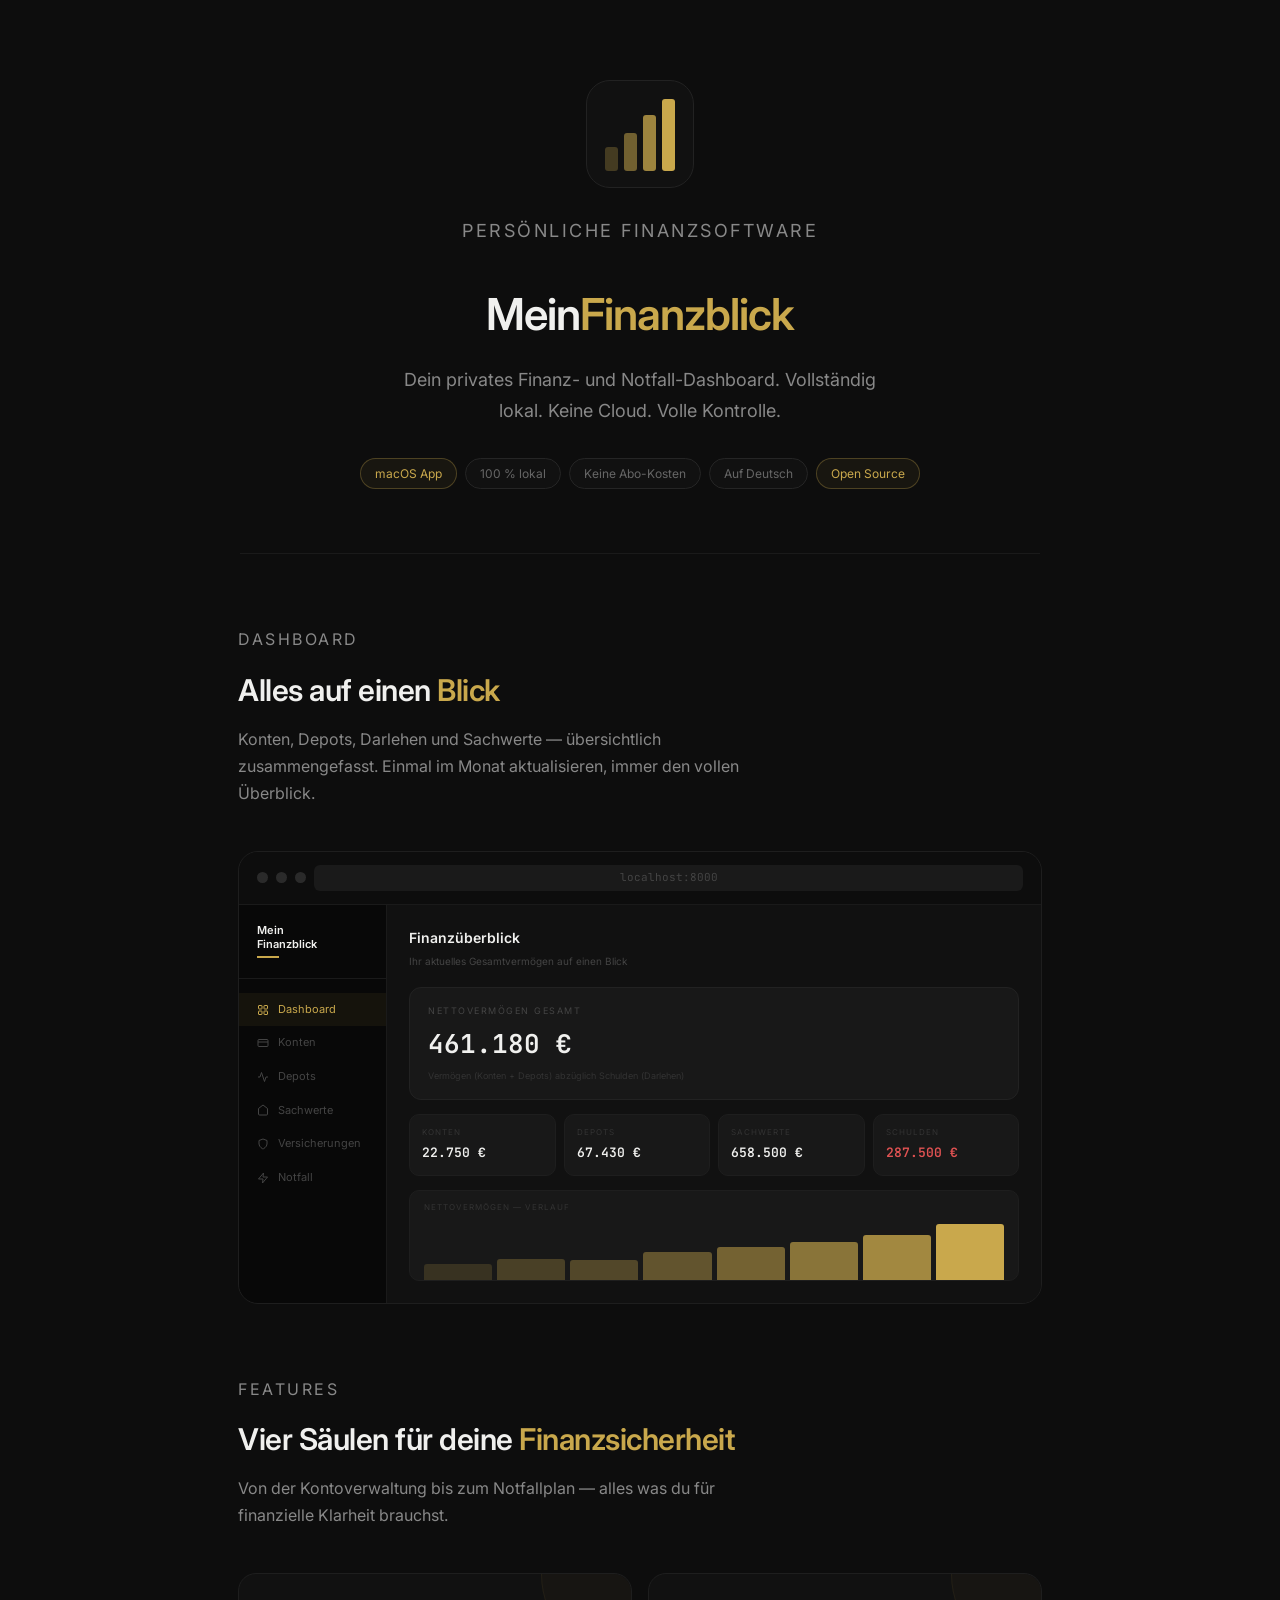
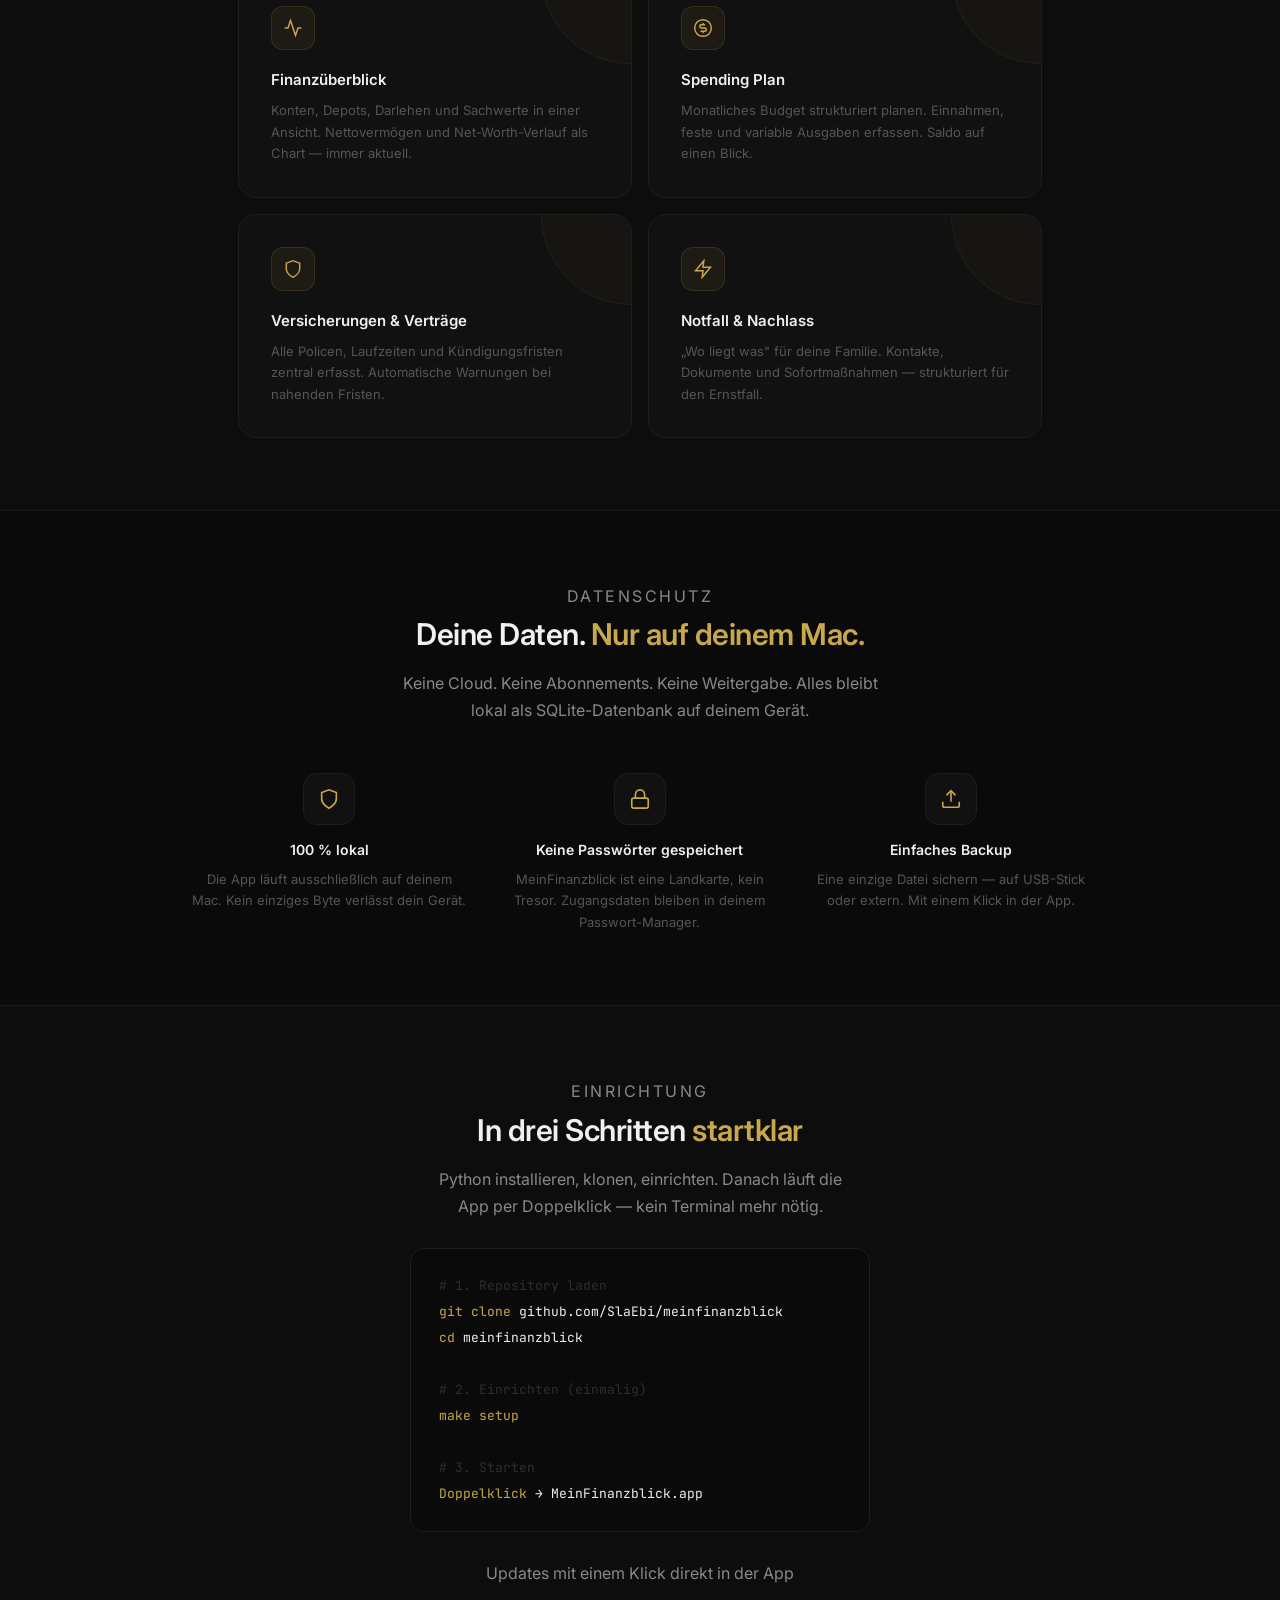
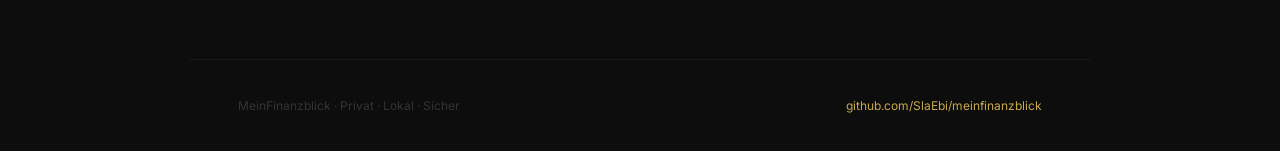
==== docs/index.html @ d589efa1 "Update via MeinFinanzblick" ====
<!DOCTYPE html>
<html lang="de">
<head>
  <meta charset="UTF-8">
  <meta name="viewport" content="width=device-width, initial-scale=1.0">
  <title>MeinFinanzblick — Privates Finanz-Dashboard</title>
  <link rel="preconnect" href="https://fonts.googleapis.com">
  <link rel="preconnect" href="https://fonts.gstatic.com" crossorigin>
  <link href="https://fonts.googleapis.com/css2?family=Inter:wght@400;500;600&family=JetBrains+Mono:wght@400;500&display=swap" rel="stylesheet">
  <style>
    *, *::before, *::after { box-sizing: border-box; margin: 0; padding: 0; }

    body {
      font-family: 'Inter', system-ui, sans-serif;
      background: #0D0D0D;
      color: #F0F0EE;
      line-height: 1.6;
    }

    .gold { color: #C9A84C; }
    .muted { color: #666; }
    .mono { font-family: 'JetBrains Mono', monospace; }

    /* ── Hero ── */
    .hero {
      padding: 80px 48px 64px;
      text-align: center;
      border-bottom: 1px solid #1A1A1A;
      max-width: 800px;
      margin: 0 auto;
    }

    .app-icon {
      width: 108px;
      height: 108px;
      border-radius: 24px;
      background: #111;
      display: inline-flex;
      align-items: flex-end;
      justify-content: center;
      gap: 6px;
      padding: 20px 18px 16px;
      margin-bottom: 28px;
      border: 1px solid #222;
    }

    .app-icon .bar { border-radius: 3px; background: #C9A84C; }

    .hero-tag {
      font-size: 11px;
      letter-spacing: 2.5px;
      text-transform: uppercase;
      color: #C9A84C;
      margin-bottom: 14px;
    }

    .hero h1 {
      font-size: 44px;
      font-weight: 600;
      letter-spacing: -1px;
      margin-bottom: 16px;
    }

    .hero > p {
      font-size: 18px;
      color: #888;
      max-width: 480px;
      margin: 0 auto 32px;
      line-height: 1.7;
    }

    .badges {
      display: flex;
      gap: 8px;
      justify-content: center;
      flex-wrap: wrap;
    }

    .badge {
      font-size: 12px;
      padding: 5px 14px;
      border-radius: 20px;
      border: 1px solid #252525;
      color: #666;
      background: #111;
    }

    .badge.gold-b {
      border-color: rgba(201,168,76,0.3);
      color: #C9A84C;
      background: rgba(201,168,76,0.06);
    }

    /* ── Sections ── */
    .section {
      padding: 72px 48px;
      max-width: 900px;
      margin: 0 auto;
    }

    .section-label {
      font-size: 11px;
      letter-spacing: 2.5px;
      color: #C9A84C;
      text-transform: uppercase;
      margin-bottom: 12px;
    }

    .section h2 {
      font-size: 30px;
      font-weight: 600;
      margin-bottom: 12px;
      letter-spacing: -0.5px;
    }

    .section > p {
      font-size: 16px;
      color: #888;
      line-height: 1.7;
      max-width: 540px;
    }

    /* ── Screenshot ── */
    .screen-wrap {
      background: #111;
      border: 1px solid #1E1E1E;
      border-radius: 20px;
      overflow: hidden;
      margin-top: 44px;
    }

    .screen-bar {
      background: #0D0D0D;
      padding: 13px 18px;
      display: flex;
      align-items: center;
      gap: 8px;
      border-bottom: 1px solid #1A1A1A;
    }

    .screen-dot { width: 11px; height: 11px; border-radius: 50%; background: #2A2A2A; }
    .screen-url {
      flex: 1;
      background: #1A1A1A;
      border-radius: 6px;
      padding: 4px 14px;
      font-size: 11px;
      color: #444;
      text-align: center;
      font-family: 'JetBrains Mono', monospace;
    }

    .screen-inner { display: flex; min-height: 300px; }

    .screen-sidebar {
      width: 148px;
      background: #080808;
      border-right: 1px solid #1A1A1A;
      padding: 18px 0;
      flex-shrink: 0;
    }

    .sb-brand {
      padding: 0 18px 20px;
      border-bottom: 1px solid #1A1A1A;
      margin-bottom: 14px;
    }

    .sb-brand-name { font-size: 11px; font-weight: 600; color: #F0F0EE; line-height: 1.3; }
    .sb-brand-line { width: 22px; height: 1.5px; background: #C9A84C; margin-top: 5px; }

    .sb-item {
      display: flex;
      align-items: center;
      gap: 9px;
      padding: 8px 18px;
      font-size: 11px;
      color: #444;
    }

    .sb-item.active { color: #C9A84C; background: rgba(201,168,76,0.07); }
    .sb-item svg { width: 12px; height: 12px; flex-shrink: 0; }

    .screen-main { flex: 1; padding: 22px; background: #111; }
    .sm-header { font-size: 14px; font-weight: 600; margin-bottom: 4px; }
    .sm-sub { font-size: 10px; color: #444; margin-bottom: 18px; }

    .nw-card {
      background: #181818;
      border: 1px solid #222;
      border-radius: 12px;
      padding: 16px 18px;
      margin-bottom: 14px;
    }

    .nw-label { font-size: 9px; letter-spacing: 1.5px; color: #444; text-transform: uppercase; margin-bottom: 5px; }
    .nw-value { font-size: 26px; font-weight: 600; font-family: 'JetBrains Mono', monospace; }
    .nw-sub { font-size: 9px; color: #333; margin-top: 4px; }

    .stat-row { display: grid; grid-template-columns: 1fr 1fr 1fr 1fr; gap: 8px; margin-bottom: 14px; }

    .stat-card {
      background: #181818;
      border: 1px solid #1E1E1E;
      border-radius: 10px;
      padding: 11px 12px;
    }

    .stat-label { font-size: 8px; letter-spacing: 1px; color: #333; text-transform: uppercase; margin-bottom: 4px; }
    .stat-value { font-size: 13px; font-weight: 600; font-family: 'JetBrains Mono', monospace; }
    .stat-value.red { color: #E05252; }

    .mini-chart {
      background: #181818;
      border: 1px solid #1E1E1E;
      border-radius: 10px;
      padding: 10px 14px 0;
    }

    .mini-chart-label { font-size: 8px; color: #333; text-transform: uppercase; letter-spacing: 1px; margin-bottom: 10px; }
    .mini-chart-bars { height: 56px; display: flex; align-items: flex-end; gap: 5px; padding-bottom: 0; }
    .mc-bar { border-radius: 3px 3px 0 0; flex: 1; background: #C9A84C; }

    /* ── Features ── */
    .features-grid {
      display: grid;
      grid-template-columns: 1fr 1fr;
      gap: 16px;
      margin-top: 44px;
    }

    .feat {
      background: #111;
      border: 1px solid #1E1E1E;
      border-radius: 18px;
      padding: 32px;
      position: relative;
      overflow: hidden;
    }

    .feat-accent {
      position: absolute;
      top: 0; right: 0;
      width: 90px; height: 90px;
      border-radius: 0 18px 0 90px;
      background: rgba(201,168,76,0.03);
      border-left: 1px solid rgba(201,168,76,0.07);
      border-bottom: 1px solid rgba(201,168,76,0.07);
    }

    .feat-icon {
      width: 44px; height: 44px;
      border-radius: 12px;
      display: flex;
      align-items: center;
      justify-content: center;
      margin-bottom: 18px;
      background: rgba(201,168,76,0.07);
      border: 1px solid rgba(201,168,76,0.14);
    }

    .feat h3 { font-size: 15px; font-weight: 600; margin-bottom: 8px; }
    .feat p { font-size: 13px; color: #555; line-height: 1.65; }

    /* ── Privacy ── */
    .privacy-section {
      background: #0A0A0A;
      border-top: 1px solid #1A1A1A;
      border-bottom: 1px solid #1A1A1A;
      padding: 72px 48px;
    }

    .privacy-inner { max-width: 900px; margin: 0 auto; }
    .privacy-header { text-align: center; margin-bottom: 48px; }
    .privacy-header h2 { font-size: 30px; font-weight: 600; letter-spacing: -0.5px; margin-bottom: 12px; }
    .privacy-header p { font-size: 16px; color: #888; max-width: 480px; margin: 0 auto; line-height: 1.7; }

    .privacy-grid { display: grid; grid-template-columns: 1fr 1fr 1fr; gap: 32px; }

    .priv-item { text-align: center; }

    .priv-icon {
      width: 52px; height: 52px;
      border-radius: 14px;
      background: #111;
      border: 1px solid #1E1E1E;
      display: flex;
      align-items: center;
      justify-content: center;
      margin: 0 auto 14px;
    }

    .priv-item h4 { font-size: 14px; font-weight: 600; margin-bottom: 8px; }
    .priv-item p { font-size: 13px; color: #555; line-height: 1.65; }

    /* ── Setup ── */
    .setup-section {
      padding: 72px 48px;
      text-align: center;
      max-width: 700px;
      margin: 0 auto;
    }

    .setup-section h2 { font-size: 30px; font-weight: 600; letter-spacing: -0.5px; margin-bottom: 12px; }
    .setup-section > p { font-size: 16px; color: #888; max-width: 420px; margin: 0 auto 0; line-height: 1.7; }

    .code-block {
      background: #0A0A0A;
      border: 1px solid #1E1E1E;
      border-radius: 14px;
      padding: 24px 28px;
      text-align: left;
      max-width: 460px;
      margin: 28px auto;
      font-family: 'JetBrains Mono', monospace;
      font-size: 13px;
      line-height: 2;
    }

    .code-block .cmd { color: #C9A84C; }
    .code-block .comment { color: #2E2E2E; }

    .setup-note { font-size: 13px; color: #333; margin-top: 16px; }

    /* ── Footer ── */
    footer {
      padding: 36px 48px;
      border-top: 1px solid #1A1A1A;
      display: flex;
      justify-content: space-between;
      align-items: center;
      max-width: 900px;
      margin: 0 auto;
    }

    footer p { font-size: 12px; color: #333; }
    footer a { color: #C9A84C; text-decoration: none; font-size: 12px; }

    @media (max-width: 680px) {
      .hero { padding: 56px 24px 48px; }
      .hero h1 { font-size: 32px; }
      .section { padding: 56px 24px; }
      .features-grid { grid-template-columns: 1fr; }
      .privacy-grid { grid-template-columns: 1fr; gap: 28px; }
      .stat-row { grid-template-columns: 1fr 1fr; }
      .privacy-section { padding: 56px 24px; }
      .setup-section { padding: 56px 24px; }
      footer { padding: 28px 24px; flex-direction: column; gap: 12px; text-align: center; }
    }
  </style>
</head>
<body>

<!-- ── Hero ── -->
<section class="hero">
  <div class="app-icon">
    <div class="bar" style="width:16px;height:24px;opacity:0.28"></div>
    <div class="bar" style="width:16px;height:38px;opacity:0.52"></div>
    <div class="bar" style="width:16px;height:56px;opacity:0.76"></div>
    <div class="bar" style="width:16px;height:72px"></div>
  </div>
  <p class="hero-tag">Persönliche Finanzsoftware</p>
  <h1>Mein<span class="gold">Finanzblick</span></h1>
  <p>Dein privates Finanz- und Notfall-Dashboard. Vollständig lokal. Keine Cloud. Volle Kontrolle.</p>
  <div class="badges">
    <span class="badge gold-b">macOS App</span>
    <span class="badge">100 % lokal</span>
    <span class="badge">Keine Abo-Kosten</span>
    <span class="badge">Auf Deutsch</span>
    <span class="badge gold-b">Open Source</span>
  </div>
</section>

<!-- ── Dashboard Screenshot ── -->
<div class="section">
  <p class="section-label">Dashboard</p>
  <h2>Alles auf einen <span class="gold">Blick</span></h2>
  <p>Konten, Depots, Darlehen und Sachwerte — übersichtlich zusammengefasst. Einmal im Monat aktualisieren, immer den vollen Überblick.</p>

  <div class="screen-wrap">
    <div class="screen-bar">
      <div class="screen-dot"></div>
      <div class="screen-dot"></div>
      <div class="screen-dot"></div>
      <div class="screen-url">localhost:8000</div>
    </div>
    <div class="screen-inner">
      <div class="screen-sidebar">
        <div class="sb-brand">
          <div class="sb-brand-name">Mein<br>Finanzblick</div>
          <div class="sb-brand-line"></div>
        </div>
        <div class="sb-item active">
          <svg viewBox="0 0 24 24" fill="none" stroke="currentColor" stroke-width="2"><rect x="3" y="3" width="7" height="7" rx="1"/><rect x="14" y="3" width="7" height="7" rx="1"/><rect x="3" y="14" width="7" height="7" rx="1"/><rect x="14" y="14" width="7" height="7" rx="1"/></svg>
          Dashboard
        </div>
        <div class="sb-item">
          <svg viewBox="0 0 24 24" fill="none" stroke="currentColor" stroke-width="2"><rect x="2" y="5" width="20" height="14" rx="2"/><path d="M2 10h20"/></svg>
          Konten
        </div>
        <div class="sb-item">
          <svg viewBox="0 0 24 24" fill="none" stroke="currentColor" stroke-width="2"><polyline points="22 12 18 12 15 21 9 3 6 12 2 12"/></svg>
          Depots
        </div>
        <div class="sb-item">
          <svg viewBox="0 0 24 24" fill="none" stroke="currentColor" stroke-width="2"><path d="M3 9l9-7 9 7v11a2 2 0 01-2 2H5a2 2 0 01-2-2z"/></svg>
          Sachwerte
        </div>
        <div class="sb-item">
          <svg viewBox="0 0 24 24" fill="none" stroke="currentColor" stroke-width="2"><path d="M12 22s8-4 8-10V5l-8-3-8 3v7c0 6 8 10 8 10z"/></svg>
          Versicherungen
        </div>
        <div class="sb-item">
          <svg viewBox="0 0 24 24" fill="none" stroke="currentColor" stroke-width="2"><polygon points="13 2 3 14 12 14 11 22 21 10 12 10 13 2"/></svg>
          Notfall
        </div>
      </div>
      <div class="screen-main">
        <div class="sm-header">Finanzüberblick</div>
        <div class="sm-sub">Ihr aktuelles Gesamtvermögen auf einen Blick</div>
        <div class="nw-card">
          <div class="nw-label">Nettovermögen gesamt</div>
          <div class="nw-value">461.180 €</div>
          <div class="nw-sub">Vermögen (Konten + Depots) abzüglich Schulden (Darlehen)</div>
        </div>
        <div class="stat-row">
          <div class="stat-card"><div class="stat-label">Konten</div><div class="stat-value">22.750 €</div></div>
          <div class="stat-card"><div class="stat-label">Depots</div><div class="stat-value">67.430 €</div></div>
          <div class="stat-card"><div class="stat-label">Sachwerte</div><div class="stat-value">658.500 €</div></div>
          <div class="stat-card"><div class="stat-label">Schulden</div><div class="stat-value red">287.500 €</div></div>
        </div>
        <div class="mini-chart">
          <div class="mini-chart-label">Nettovermögen — Verlauf</div>
          <div class="mini-chart-bars">
            <div class="mc-bar" style="height:28%;opacity:0.18"></div>
            <div class="mc-bar" style="height:38%;opacity:0.28"></div>
            <div class="mc-bar" style="height:35%;opacity:0.33"></div>
            <div class="mc-bar" style="height:50%;opacity:0.42"></div>
            <div class="mc-bar" style="height:58%;opacity:0.52"></div>
            <div class="mc-bar" style="height:68%;opacity:0.64"></div>
            <div class="mc-bar" style="height:80%;opacity:0.78"></div>
            <div class="mc-bar" style="height:100%;opacity:1"></div>
          </div>
        </div>
      </div>
    </div>
  </div>
</div>

<!-- ── Features ── -->
<div class="section" style="padding-top:0">
  <p class="section-label">Features</p>
  <h2>Vier Säulen für deine <span class="gold">Finanzsicherheit</span></h2>
  <p>Von der Kontoverwaltung bis zum Notfallplan — alles was du für finanzielle Klarheit brauchst.</p>

  <div class="features-grid">
    <div class="feat">
      <div class="feat-accent"></div>
      <div class="feat-icon">
        <svg width="20" height="20" viewBox="0 0 24 24" fill="none" stroke="#C9A84C" stroke-width="1.75"><polyline points="22 12 18 12 15 21 9 3 6 12 2 12"/></svg>
      </div>
      <h3>Finanzüberblick</h3>
      <p>Konten, Depots, Darlehen und Sachwerte in einer Ansicht. Nettovermögen und Net-Worth-Verlauf als Chart — immer aktuell.</p>
    </div>
    <div class="feat">
      <div class="feat-accent"></div>
      <div class="feat-icon">
        <svg width="20" height="20" viewBox="0 0 24 24" fill="none" stroke="#C9A84C" stroke-width="1.75"><path d="M12 2C6.48 2 2 6.48 2 12s4.48 10 10 10 10-4.48 10-10S17.52 2 12 2z"/><path d="M14.5 8H10a2 2 0 000 4h4a2 2 0 010 4H9M12 6v2M12 16v2"/></svg>
      </div>
      <h3>Spending Plan</h3>
      <p>Monatliches Budget strukturiert planen. Einnahmen, feste und variable Ausgaben erfassen. Saldo auf einen Blick.</p>
    </div>
    <div class="feat">
      <div class="feat-accent"></div>
      <div class="feat-icon">
        <svg width="20" height="20" viewBox="0 0 24 24" fill="none" stroke="#C9A84C" stroke-width="1.75"><path d="M12 22s8-4 8-10V5l-8-3-8 3v7c0 6 8 10 8 10z"/></svg>
      </div>
      <h3>Versicherungen & Verträge</h3>
      <p>Alle Policen, Laufzeiten und Kündigungsfristen zentral erfasst. Automatische Warnungen bei nahenden Fristen.</p>
    </div>
    <div class="feat">
      <div class="feat-accent"></div>
      <div class="feat-icon">
        <svg width="20" height="20" viewBox="0 0 24 24" fill="none" stroke="#C9A84C" stroke-width="1.75"><polygon points="13 2 3 14 12 14 11 22 21 10 12 10 13 2"/></svg>
      </div>
      <h3>Notfall & Nachlass</h3>
      <p>„Wo liegt was" für deine Familie. Kontakte, Dokumente und Sofortmaßnahmen — strukturiert für den Ernstfall.</p>
    </div>
  </div>
</div>

<!-- ── Privacy ── -->
<section class="privacy-section">
  <div class="privacy-inner">
    <div class="privacy-header">
      <p class="section-label" style="text-align:center">Datenschutz</p>
      <h2>Deine Daten. <span class="gold">Nur auf deinem Mac.</span></h2>
      <p>Keine Cloud. Keine Abonnements. Keine Weitergabe. Alles bleibt lokal als SQLite-Datenbank auf deinem Gerät.</p>
    </div>
    <div class="privacy-grid">
      <div class="priv-item">
        <div class="priv-icon">
          <svg width="22" height="22" viewBox="0 0 24 24" fill="none" stroke="#C9A84C" stroke-width="1.75"><path d="M12 22s8-4 8-10V5l-8-3-8 3v7c0 6 8 10 8 10z"/></svg>
        </div>
        <h4>100 % lokal</h4>
        <p>Die App läuft ausschließlich auf deinem Mac. Kein einziges Byte verlässt dein Gerät.</p>
      </div>
      <div class="priv-item">
        <div class="priv-icon">
          <svg width="22" height="22" viewBox="0 0 24 24" fill="none" stroke="#C9A84C" stroke-width="1.75"><rect x="3" y="11" width="18" height="11" rx="2"/><path d="M7 11V7a5 5 0 0110 0v4"/></svg>
        </div>
        <h4>Keine Passwörter gespeichert</h4>
        <p>MeinFinanzblick ist eine Landkarte, kein Tresor. Zugangsdaten bleiben in deinem Passwort-Manager.</p>
      </div>
      <div class="priv-item">
        <div class="priv-icon">
          <svg width="22" height="22" viewBox="0 0 24 24" fill="none" stroke="#C9A84C" stroke-width="1.75"><path d="M21 15v4a2 2 0 01-2 2H5a2 2 0 01-2-2v-4"/><polyline points="17 8 12 3 7 8"/><line x1="12" y1="3" x2="12" y2="15"/></svg>
        </div>
        <h4>Einfaches Backup</h4>
        <p>Eine einzige Datei sichern — auf USB-Stick oder extern. Mit einem Klick in der App.</p>
      </div>
    </div>
  </div>
</section>

<!-- ── Setup ── -->
<section class="setup-section">
  <p class="section-label">Einrichtung</p>
  <h2>In drei Schritten <span class="gold">startklar</span></h2>
  <p>Python installieren, klonen, einrichten. Danach läuft die App per Doppelklick — kein Terminal mehr nötig.</p>
  <div class="code-block">
    <span class="comment"># 1. Repository laden</span><br>
    <span class="cmd">git clone</span> github.com/SlaEbi/meinfinanzblick<br>
    <span class="cmd">cd</span> meinfinanzblick<br>
    <br>
    <span class="comment"># 2. Einrichten (einmalig)</span><br>
    <span class="cmd">make setup</span><br>
    <br>
    <span class="comment"># 3. Starten</span><br>
    <span class="cmd">Doppelklick</span> → MeinFinanzblick.app
  </div>
  <p class="setup-note">Updates mit einem Klick direkt in der App</p>
</section>

<!-- ── Footer ── -->
<footer>
  <p>MeinFinanzblick · Privat · Lokal · Sicher</p>
  <a href="https://github.com/SlaEbi/meinfinanzblick">github.com/SlaEbi/meinfinanzblick</a>
</footer>

</body>
</html>
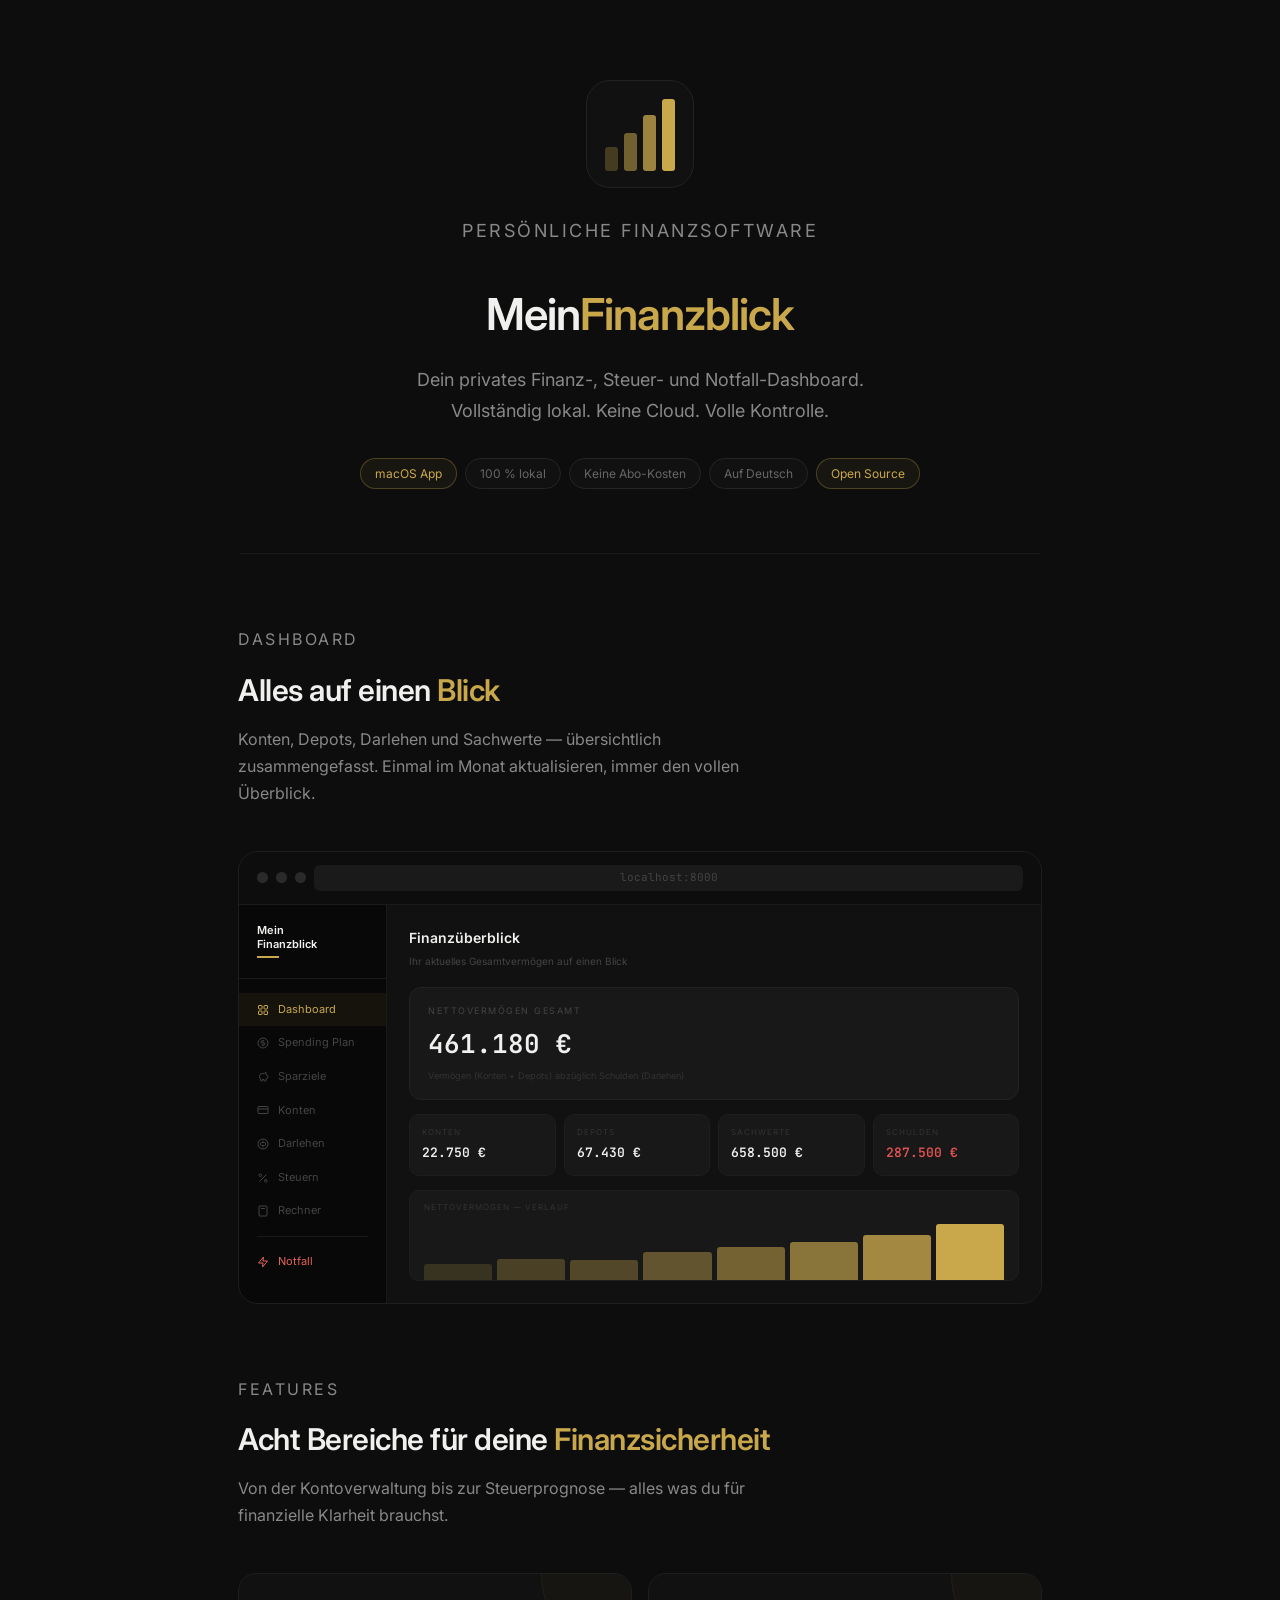
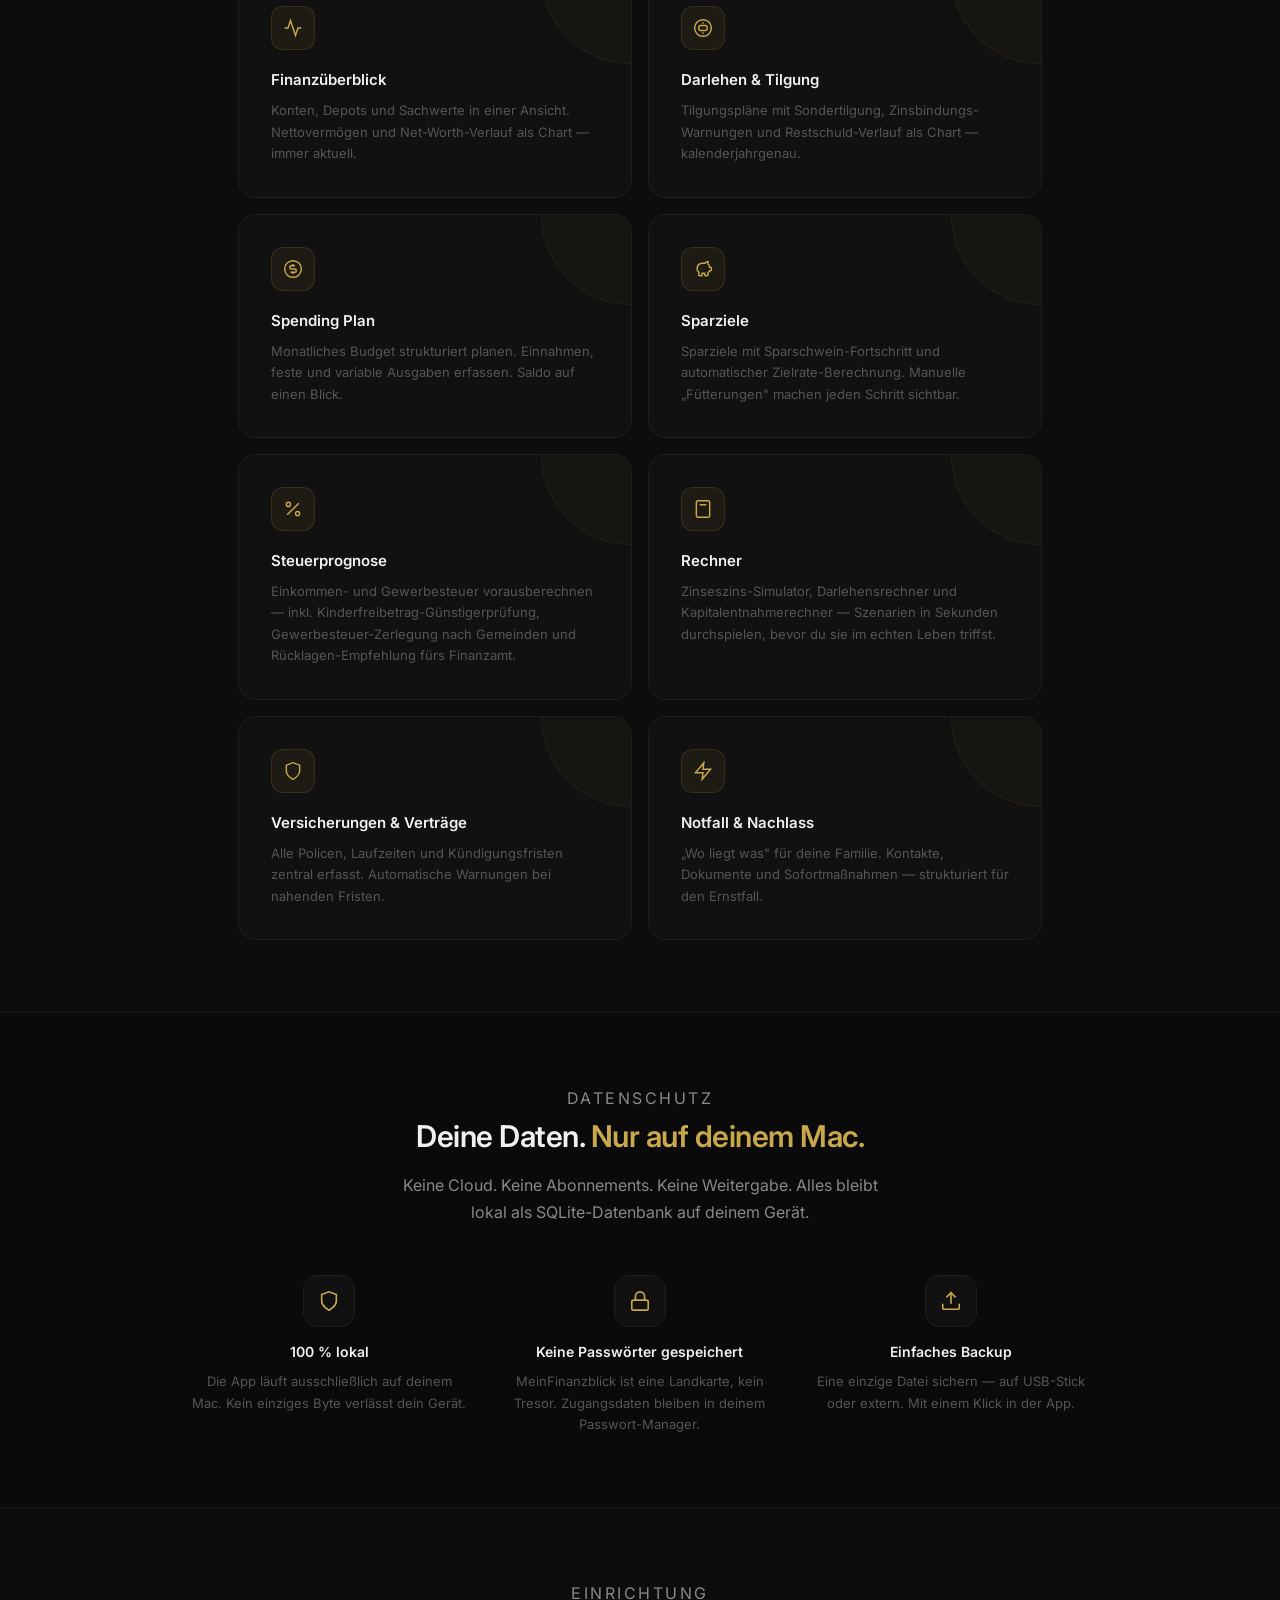
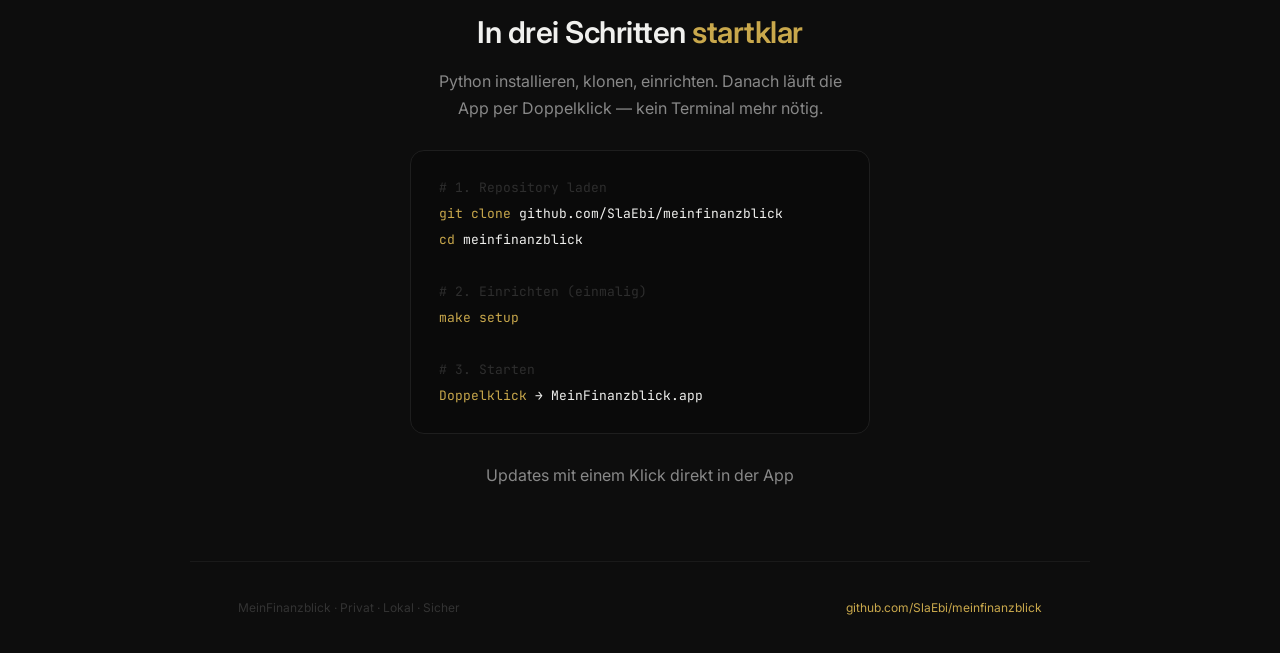
==== commit 55538eec: "Update via MeinFinanzblick" ====
--- a/docs/index.html
+++ b/docs/index.html
@@ -180,6 +180,8 @@
 
     .sb-item.active { color: #C9A84C; background: rgba(201,168,76,0.07); }
     .sb-item svg { width: 12px; height: 12px; flex-shrink: 0; }
+    .sb-divider { height: 1px; background: #1A1A1A; margin: 8px 18px; }
+    .sb-item.notfall { color: #E2645A; }
 
     .screen-main { flex: 1; padding: 22px; background: #111; }
     .sm-header { font-size: 14px; font-weight: 600; margin-bottom: 4px; }
@@ -361,7 +363,7 @@
   </div>
   <p class="hero-tag">Persönliche Finanzsoftware</p>
   <h1>Mein<span class="gold">Finanzblick</span></h1>
-  <p>Dein privates Finanz- und Notfall-Dashboard. Vollständig lokal. Keine Cloud. Volle Kontrolle.</p>
+  <p>Dein privates Finanz-, Steuer- und Notfall-Dashboard. Vollständig lokal. Keine Cloud. Volle Kontrolle.</p>
   <div class="badges">
     <span class="badge gold-b">macOS App</span>
     <span class="badge">100 % lokal</span>
@@ -395,22 +397,31 @@
           Dashboard
         </div>
         <div class="sb-item">
+          <svg viewBox="0 0 24 24" fill="none" stroke="currentColor" stroke-width="2"><path d="M12 2C6.48 2 2 6.48 2 12s4.48 10 10 10 10-4.48 10-10S17.52 2 12 2z"/><path d="M14.5 8H10a2 2 0 000 4h4a2 2 0 010 4H9M12 6v2M12 16v2"/></svg>
+          Spending Plan
+        </div>
+        <div class="sb-item">
+          <svg viewBox="0 0 24 24" fill="none" stroke="currentColor" stroke-width="2"><path d="M11 17h3v2a1 1 0 0 0 1 1h2a1 1 0 0 0 1-1v-3a3.16 3.16 0 0 0 2-2h1a1 1 0 0 0 1-1v-2a1 1 0 0 0-1-1h-1a5 5 0 0 0-2-4V3a4 4 0 0 0-3.2 1.6l-.3.4H11a6 6 0 0 0-6 6v1a5 5 0 0 0 2 4v3a1 1 0 0 0 1 1h2a1 1 0 0 0 1-1z"/><path d="M16 10h.01"/></svg>
+          Sparziele
+        </div>
+        <div class="sb-item">
           <svg viewBox="0 0 24 24" fill="none" stroke="currentColor" stroke-width="2"><rect x="2" y="5" width="20" height="14" rx="2"/><path d="M2 10h20"/></svg>
           Konten
         </div>
         <div class="sb-item">
-          <svg viewBox="0 0 24 24" fill="none" stroke="currentColor" stroke-width="2"><polyline points="22 12 18 12 15 21 9 3 6 12 2 12"/></svg>
-          Depots
+          <svg viewBox="0 0 24 24" fill="none" stroke="currentColor" stroke-width="2"><path d="M12 2C6.48 2 2 6.48 2 12s4.48 10 10 10 10-4.48 10-10S17.52 2 12 2z"/><path d="M15 9H9a2 2 0 00-2 2v2a2 2 0 002 2h6a2 2 0 002-2v-2a2 2 0 00-2-2z"/><path d="M12 17v2M12 5v2"/></svg>
+          Darlehen
         </div>
         <div class="sb-item">
-          <svg viewBox="0 0 24 24" fill="none" stroke="currentColor" stroke-width="2"><path d="M3 9l9-7 9 7v11a2 2 0 01-2 2H5a2 2 0 01-2-2z"/></svg>
-          Sachwerte
+          <svg viewBox="0 0 24 24" fill="none" stroke="currentColor" stroke-width="2"><line x1="19" y1="5" x2="5" y2="19"/><circle cx="6.5" cy="6.5" r="2.5"/><circle cx="17.5" cy="17.5" r="2.5"/></svg>
+          Steuern
         </div>
         <div class="sb-item">
-          <svg viewBox="0 0 24 24" fill="none" stroke="currentColor" stroke-width="2"><path d="M12 22s8-4 8-10V5l-8-3-8 3v7c0 6 8 10 8 10z"/></svg>
-          Versicherungen
-        </div>
-        <div class="sb-item">
+          <svg viewBox="0 0 24 24" fill="none" stroke="currentColor" stroke-width="2"><rect x="4" y="2" width="16" height="20" rx="2"/><line x1="8" y1="7" x2="16" y2="7"/><line x1="8" y1="11" x2="8.01" y2="11"/><line x1="12" y1="11" x2="12.01" y2="11"/><line x1="16" y1="11" x2="16.01" y2="11"/></svg>
+          Rechner
+        </div>
+        <div class="sb-divider"></div>
+        <div class="sb-item notfall">
           <svg viewBox="0 0 24 24" fill="none" stroke="currentColor" stroke-width="2"><polygon points="13 2 3 14 12 14 11 22 21 10 12 10 13 2"/></svg>
           Notfall
         </div>
@@ -450,8 +461,8 @@
 <!-- ── Features ── -->
 <div class="section" style="padding-top:0">
   <p class="section-label">Features</p>
-  <h2>Vier Säulen für deine <span class="gold">Finanzsicherheit</span></h2>
-  <p>Von der Kontoverwaltung bis zum Notfallplan — alles was du für finanzielle Klarheit brauchst.</p>
+  <h2>Acht Bereiche für deine <span class="gold">Finanzsicherheit</span></h2>
+  <p>Von der Kontoverwaltung bis zur Steuerprognose — alles was du für finanzielle Klarheit brauchst.</p>
 
   <div class="features-grid">
     <div class="feat">
@@ -460,7 +471,15 @@
         <svg width="20" height="20" viewBox="0 0 24 24" fill="none" stroke="#C9A84C" stroke-width="1.75"><polyline points="22 12 18 12 15 21 9 3 6 12 2 12"/></svg>
       </div>
       <h3>Finanzüberblick</h3>
-      <p>Konten, Depots, Darlehen und Sachwerte in einer Ansicht. Nettovermögen und Net-Worth-Verlauf als Chart — immer aktuell.</p>
+      <p>Konten, Depots und Sachwerte in einer Ansicht. Nettovermögen und Net-Worth-Verlauf als Chart — immer aktuell.</p>
+    </div>
+    <div class="feat">
+      <div class="feat-accent"></div>
+      <div class="feat-icon">
+        <svg width="20" height="20" viewBox="0 0 24 24" fill="none" stroke="#C9A84C" stroke-width="1.75"><path d="M12 2C6.48 2 2 6.48 2 12s4.48 10 10 10 10-4.48 10-10S17.52 2 12 2z"/><path d="M15 9H9a2 2 0 00-2 2v2a2 2 0 002 2h6a2 2 0 002-2v-2a2 2 0 00-2-2z"/><path d="M12 17v2M12 5v2"/></svg>
+      </div>
+      <h3>Darlehen & Tilgung</h3>
+      <p>Tilgungspläne mit Sondertilgung, Zinsbindungs-Warnungen und Restschuld-Verlauf als Chart — kalenderjahrgenau.</p>
     </div>
     <div class="feat">
       <div class="feat-accent"></div>
@@ -469,6 +488,30 @@
       </div>
       <h3>Spending Plan</h3>
       <p>Monatliches Budget strukturiert planen. Einnahmen, feste und variable Ausgaben erfassen. Saldo auf einen Blick.</p>
+    </div>
+    <div class="feat">
+      <div class="feat-accent"></div>
+      <div class="feat-icon">
+        <svg width="20" height="20" viewBox="0 0 24 24" fill="none" stroke="#C9A84C" stroke-width="1.75"><path d="M11 17h3v2a1 1 0 0 0 1 1h2a1 1 0 0 0 1-1v-3a3.16 3.16 0 0 0 2-2h1a1 1 0 0 0 1-1v-2a1 1 0 0 0-1-1h-1a5 5 0 0 0-2-4V3a4 4 0 0 0-3.2 1.6l-.3.4H11a6 6 0 0 0-6 6v1a5 5 0 0 0 2 4v3a1 1 0 0 0 1 1h2a1 1 0 0 0 1-1z"/><path d="M16 10h.01"/></svg>
+      </div>
+      <h3>Sparziele</h3>
+      <p>Sparziele mit Sparschwein-Fortschritt und automatischer Zielrate-Berechnung. Manuelle „Fütterungen" machen jeden Schritt sichtbar.</p>
+    </div>
+    <div class="feat">
+      <div class="feat-accent"></div>
+      <div class="feat-icon">
+        <svg width="20" height="20" viewBox="0 0 24 24" fill="none" stroke="#C9A84C" stroke-width="1.75"><line x1="19" y1="5" x2="5" y2="19"/><circle cx="6.5" cy="6.5" r="2.5"/><circle cx="17.5" cy="17.5" r="2.5"/></svg>
+      </div>
+      <h3>Steuerprognose</h3>
+      <p>Einkommen- und Gewerbesteuer vorausberechnen — inkl. Kinderfreibetrag-Günstigerprüfung, Gewerbesteuer-Zerlegung nach Gemeinden und Rücklagen-Empfehlung fürs Finanzamt.</p>
+    </div>
+    <div class="feat">
+      <div class="feat-accent"></div>
+      <div class="feat-icon">
+        <svg width="20" height="20" viewBox="0 0 24 24" fill="none" stroke="#C9A84C" stroke-width="1.75"><rect x="4" y="2" width="16" height="20" rx="2"/><line x1="8" y1="7" x2="16" y2="7"/><line x1="8" y1="11" x2="8.01" y2="11"/><line x1="12" y1="11" x2="12.01" y2="11"/><line x1="16" y1="11" x2="16.01" y2="11"/><line x1="8" y1="15" x2="8.01" y2="15"/><line x1="12" y1="15" x2="12.01" y2="15"/><line x1="16" y1="15" x2="16.01" y2="15"/></svg>
+      </div>
+      <h3>Rechner</h3>
+      <p>Zinseszins-Simulator, Darlehensrechner und Kapitalentnahmerechner — Szenarien in Sekunden durchspielen, bevor du sie im echten Leben triffst.</p>
     </div>
     <div class="feat">
       <div class="feat-accent"></div>
